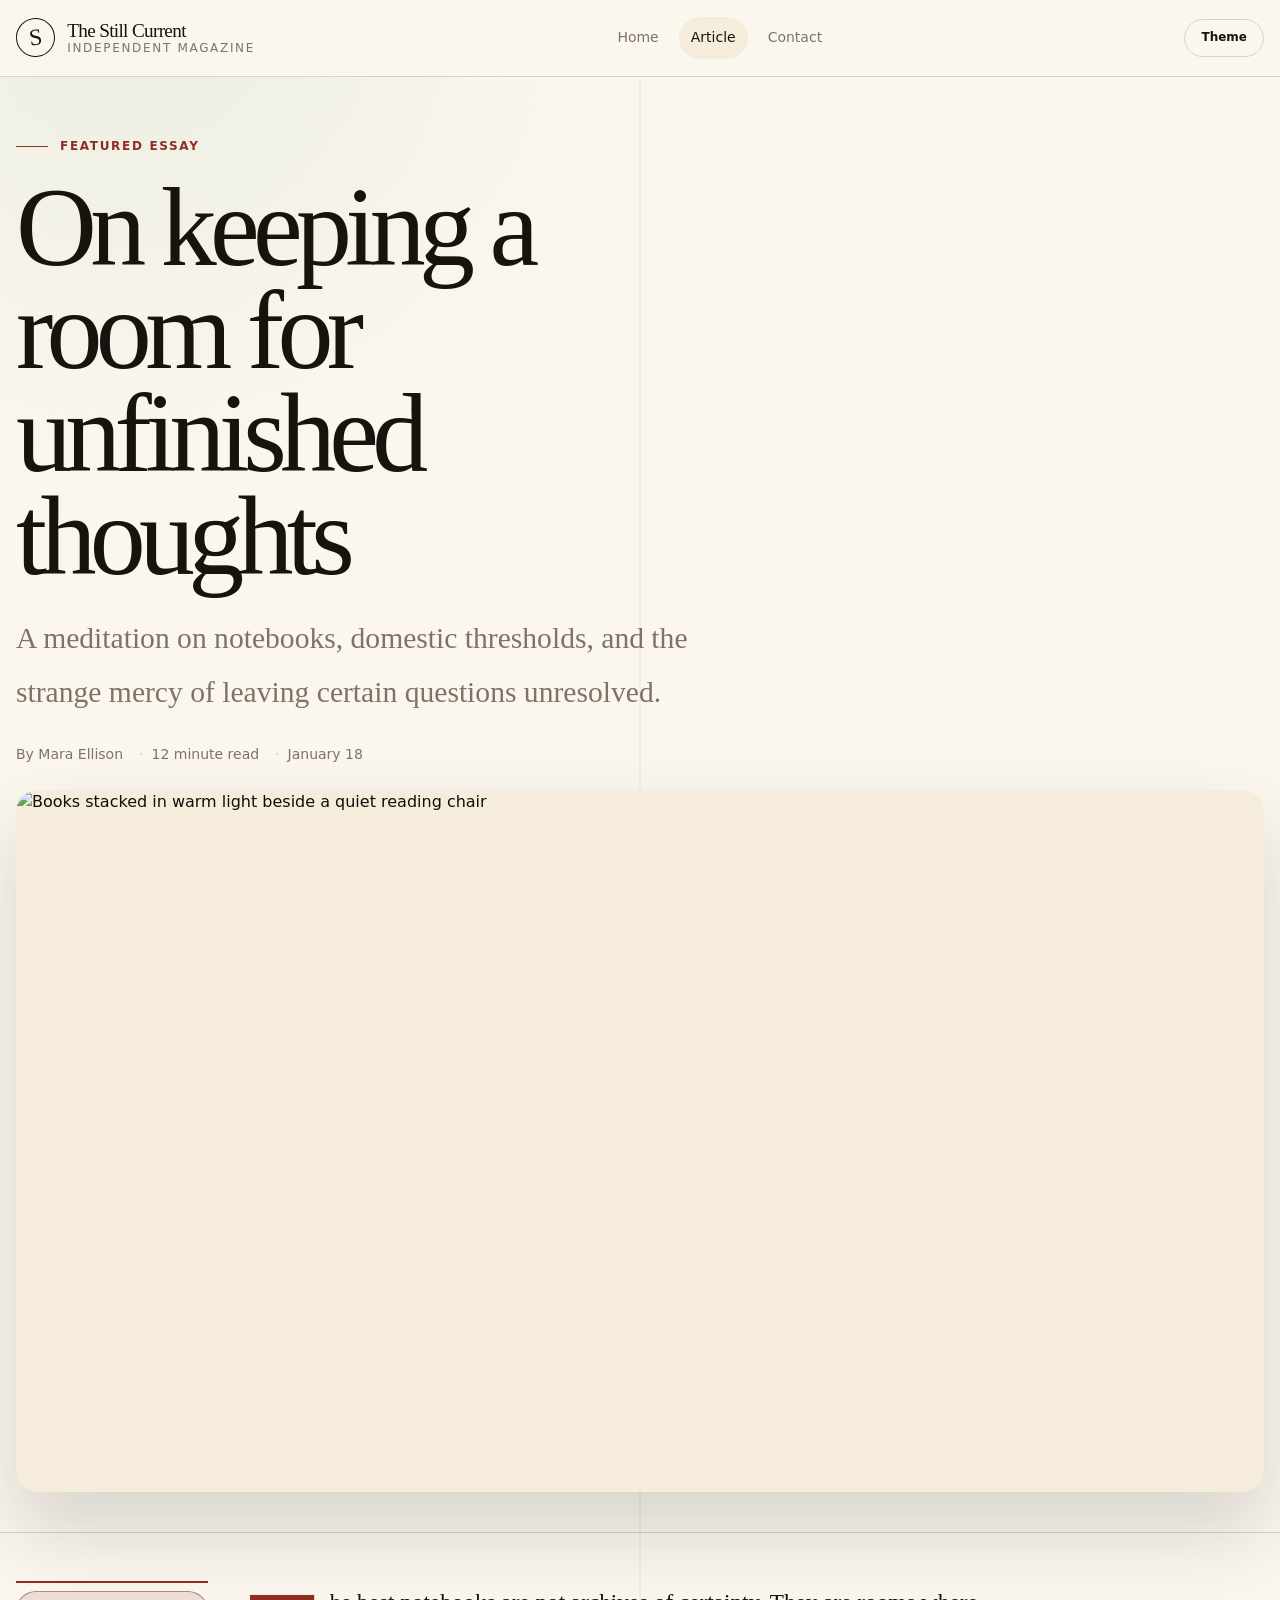
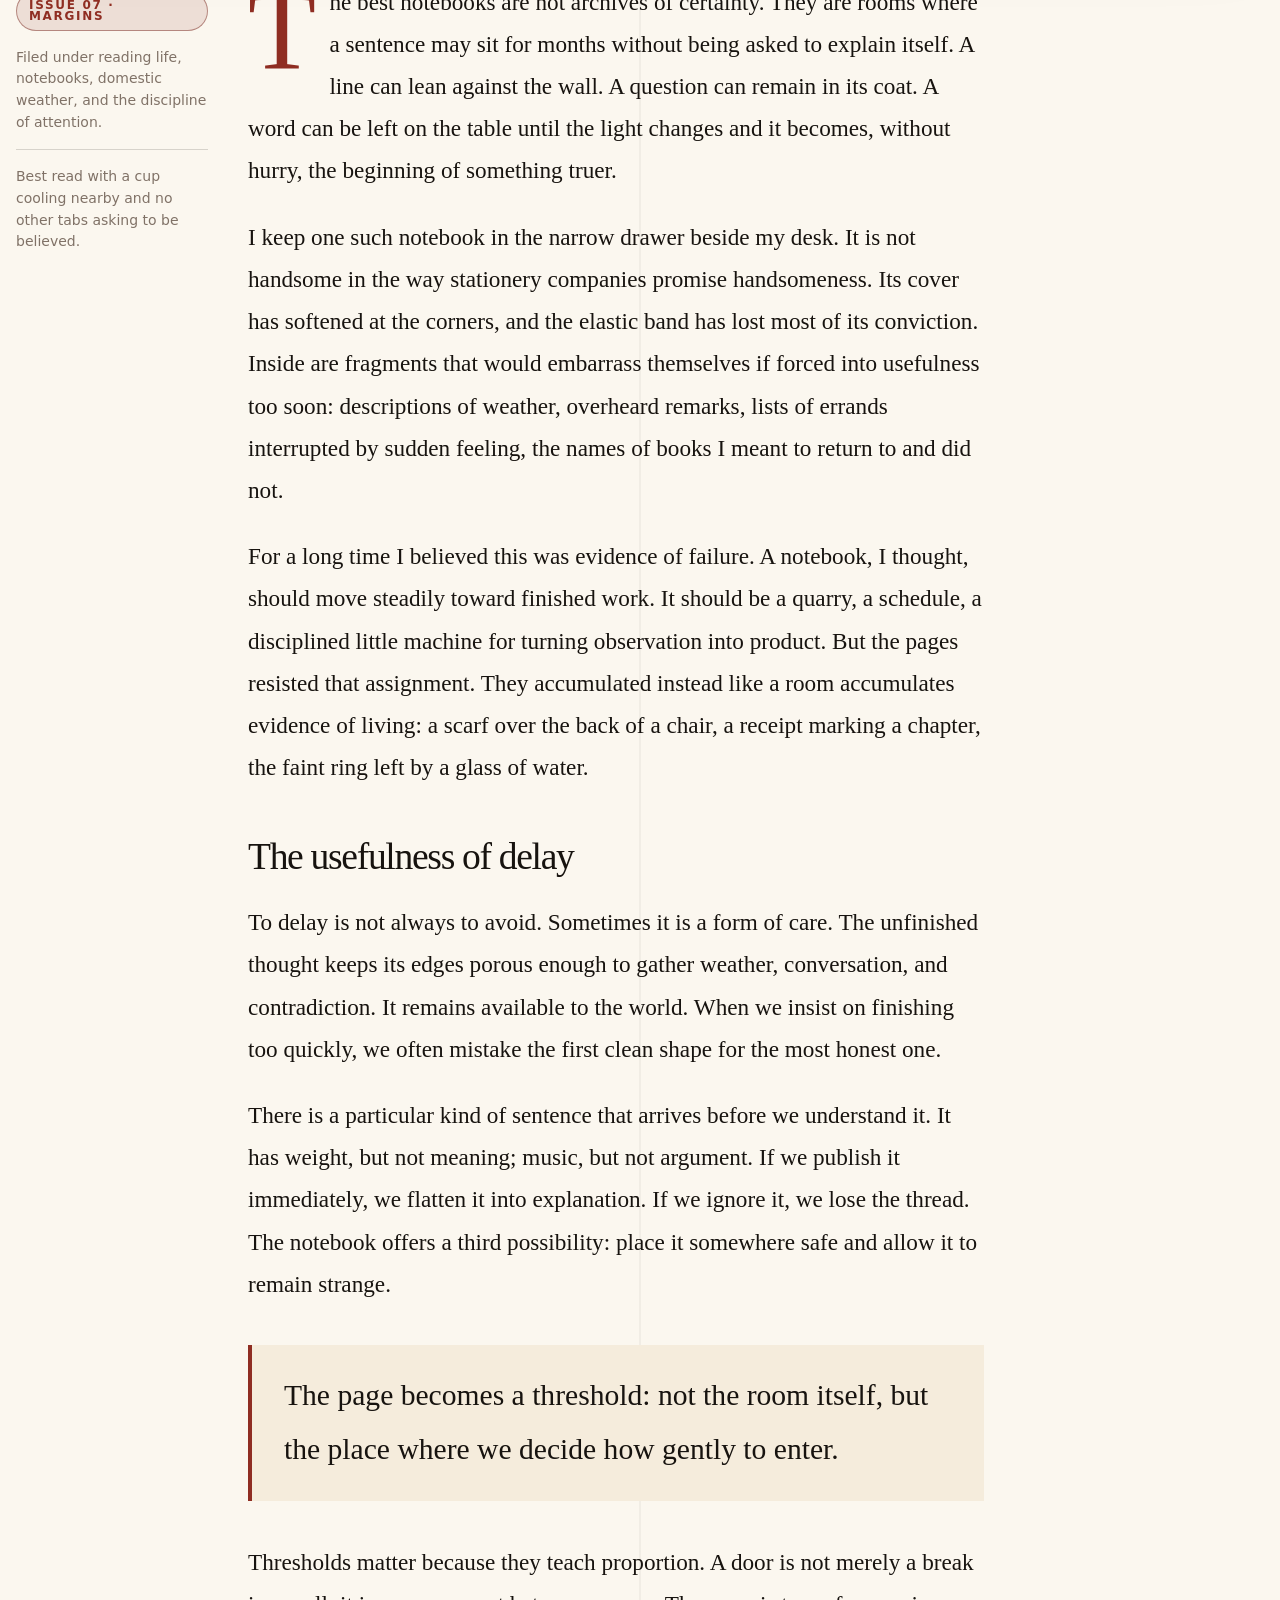
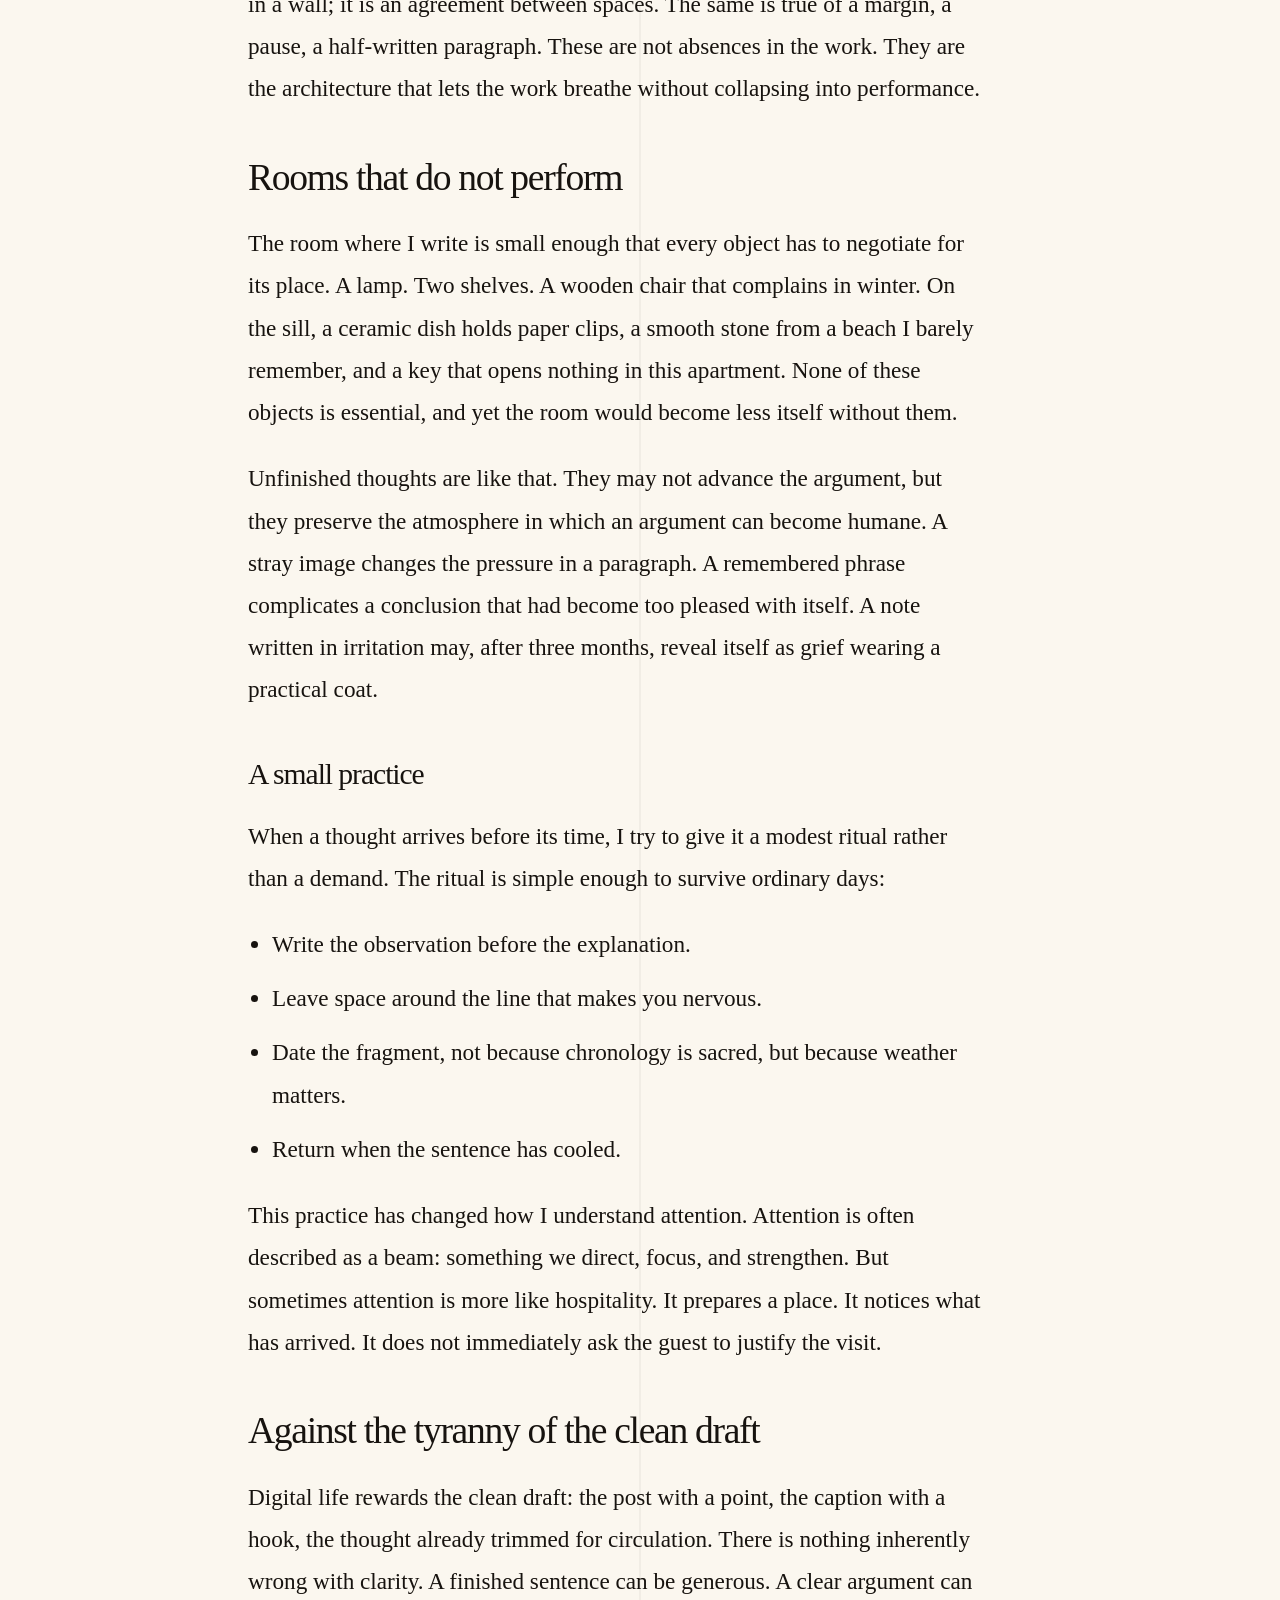
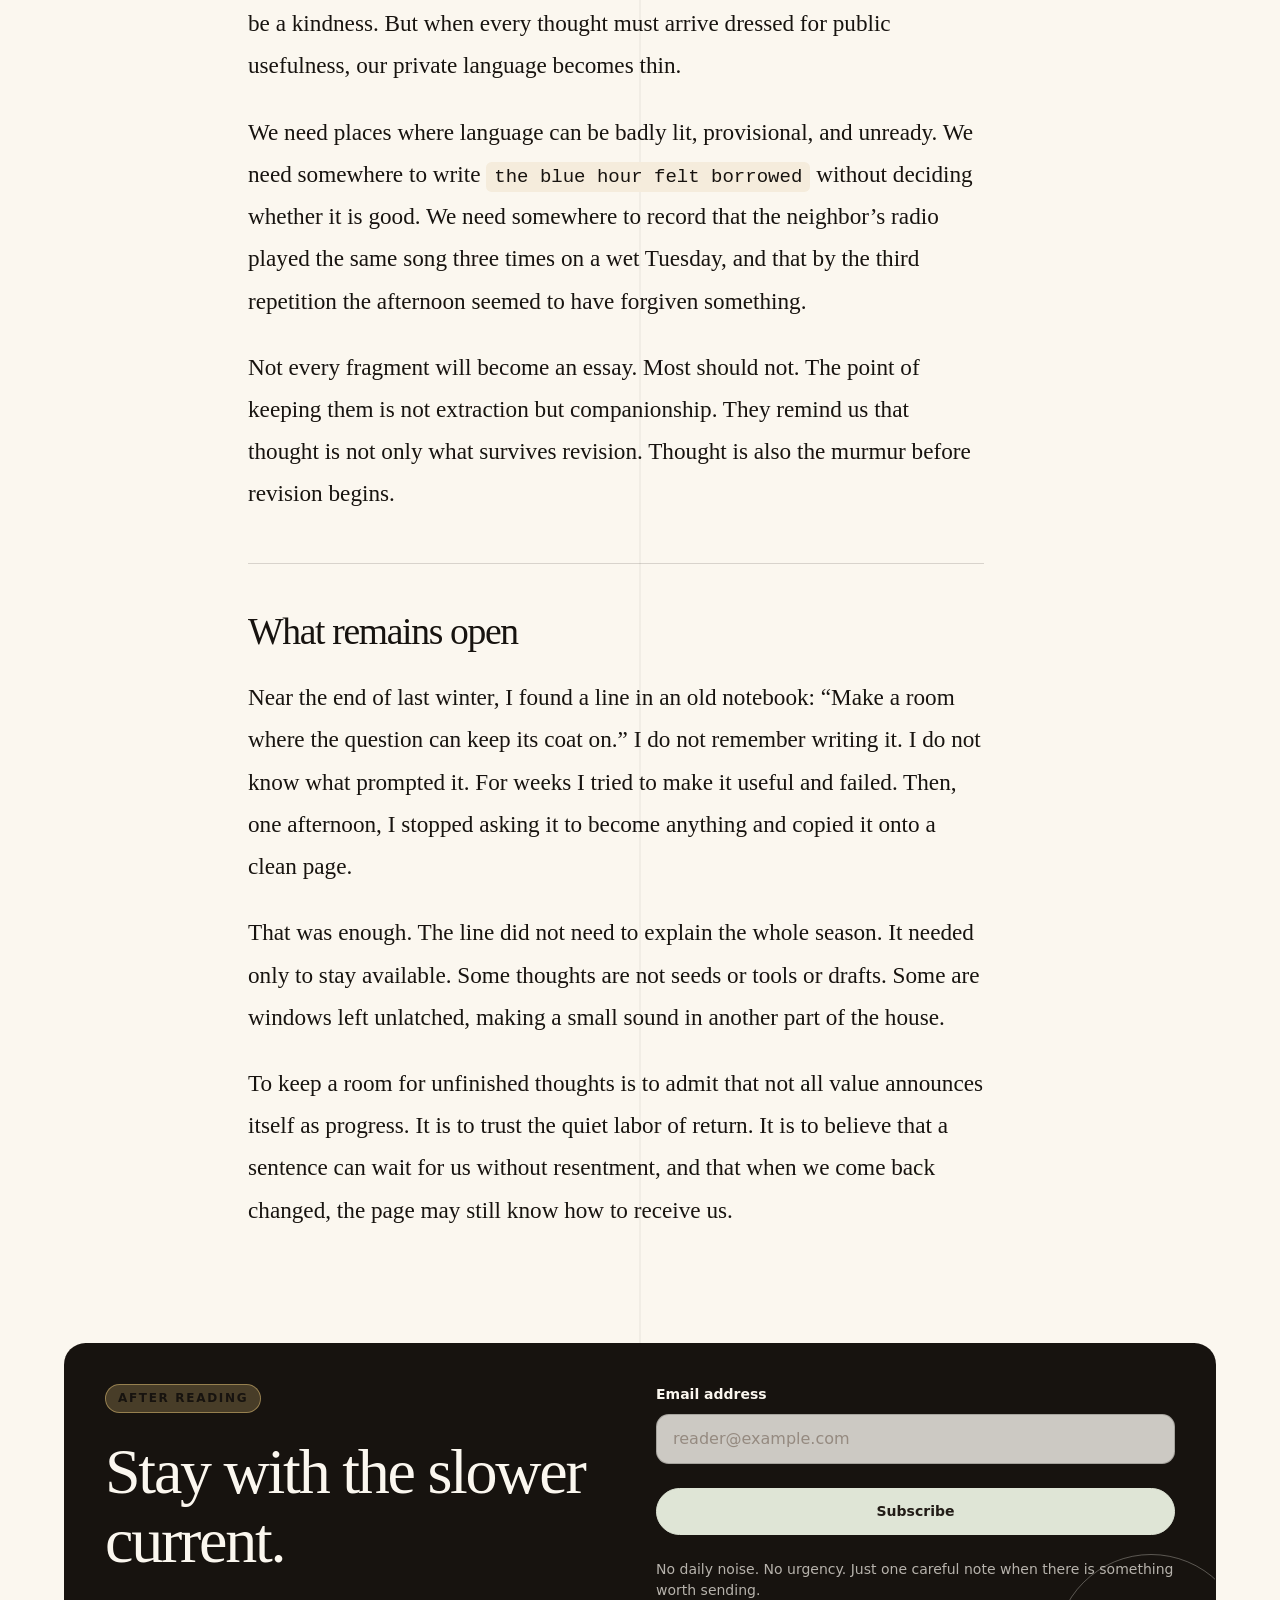
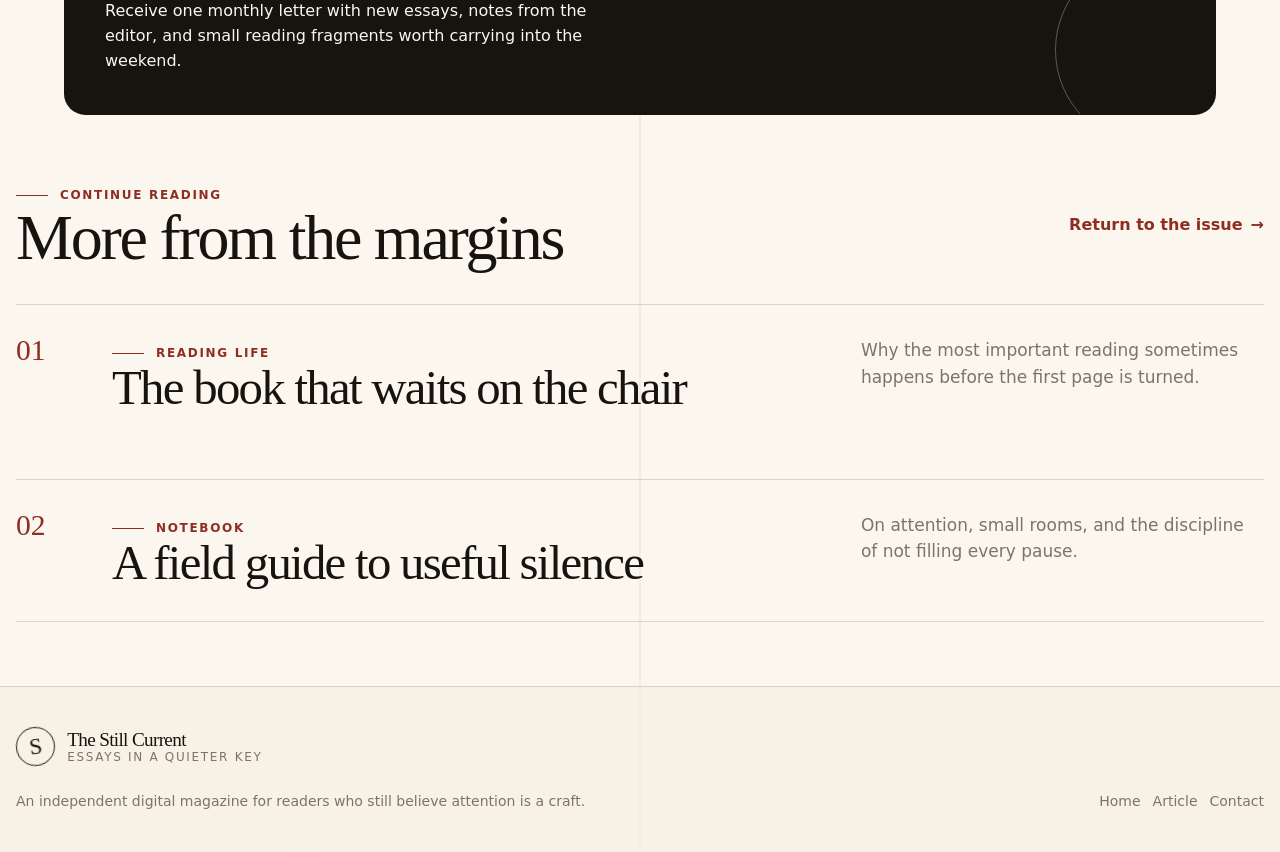
==== article.html @ 64ffe6ae "Generate site via Klar (5 files)" ====
<!DOCTYPE html>
<html lang="en">
<head>
  <meta charset="utf-8" />
  <meta name="viewport" content="width=device-width, initial-scale=1" />
  <title>On keeping a room for unfinished thoughts · The Still Current</title>
  <meta name="description" content="A long-form essay from The Still Current about notebooks, domestic thresholds, and the value of leaving some thoughts unresolved." />
  <link rel="stylesheet" href="/style.css" />
</head>
<body>
  <header class="site-header">
    <div class="container-wide site-header__inner">
      <a class="brand" href="index.html" aria-label="The Still Current home">
        <span class="brand__mark">S</span>
        <span class="brand__text">
          <span class="brand__name">The Still Current</span>
          <span class="brand__tagline">Independent magazine</span>
        </span>
      </a>
      <nav class="site-nav" aria-label="Primary navigation">
        <a class="nav-link" href="index.html">Home</a>
        <a class="nav-link" href="article.html" aria-current="page">Article</a>
        <a class="nav-link" href="contact.html">Contact</a>
      </nav>
      <div class="cluster">
        <button class="btn btn-outline btn-sm" type="button" aria-label="Toggle theme">Theme</button>
        <button class="menu-toggle" type="button" aria-label="Toggle menu" aria-expanded="false">☰</button>
      </div>
    </div>
    <div class="mobile-nav">
      <nav class="container-wide mobile-nav__inner" aria-label="Mobile navigation">
        <a class="nav-link" href="index.html">Home</a>
        <a class="nav-link" href="article.html" aria-current="page">Article</a>
        <a class="nav-link" href="contact.html">Contact</a>
      </nav>
    </div>
  </header>

  <main>
    <header class="article-header">
      <div class="container-wide article-header__inner">
        <div class="stack">
          <span class="kicker">Featured essay</span>
          <h1 class="article-title">On keeping a room for unfinished thoughts</h1>
          <p class="dek">A meditation on notebooks, domestic thresholds, and the strange mercy of leaving certain questions unresolved.</p>
          <div class="meta">
            <span class="meta__item">By Mara Ellison</span>
            <span class="meta__item">12 minute read</span>
            <span class="meta__item">January 18</span>
          </div>
        </div>
        <figure class="article-hero-image">
          <img src="https://images.unsplash.com/photo-1519682337058-a94d519337bc?auto=format&fit=crop&w=1600&q=80" alt="Books stacked in warm light beside a quiet reading chair" />
        </figure>
      </div>
    </header>

    <div class="container-wide article-shell">
      <aside class="article-aside" aria-label="Article details">
        <div class="article-aside__box">
          <span class="badge badge-primary">Issue 07 · Margins</span>
          <p>Filed under reading life, notebooks, domestic weather, and the discipline of attention.</p>
          <div class="divider"></div>
          <p class="caption">Best read with a cup cooling nearby and no other tabs asking to be believed.</p>
        </div>
      </aside>

      <article class="prose">
        <p>The best notebooks are not archives of certainty. They are rooms where a sentence may sit for months without being asked to explain itself. A line can lean against the wall. A question can remain in its coat. A word can be left on the table until the light changes and it becomes, without hurry, the beginning of something truer.</p>

        <p>I keep one such notebook in the narrow drawer beside my desk. It is not handsome in the way stationery companies promise handsomeness. Its cover has softened at the corners, and the elastic band has lost most of its conviction. Inside are fragments that would embarrass themselves if forced into usefulness too soon: descriptions of weather, overheard remarks, lists of errands interrupted by sudden feeling, the names of books I meant to return to and did not.</p>

        <p>For a long time I believed this was evidence of failure. A notebook, I thought, should move steadily toward finished work. It should be a quarry, a schedule, a disciplined little machine for turning observation into product. But the pages resisted that assignment. They accumulated instead like a room accumulates evidence of living: a scarf over the back of a chair, a receipt marking a chapter, the faint ring left by a glass of water.</p>

        <h2>The usefulness of delay</h2>

        <p>To delay is not always to avoid. Sometimes it is a form of care. The unfinished thought keeps its edges porous enough to gather weather, conversation, and contradiction. It remains available to the world. When we insist on finishing too quickly, we often mistake the first clean shape for the most honest one.</p>

        <p>There is a particular kind of sentence that arrives before we understand it. It has weight, but not meaning; music, but not argument. If we publish it immediately, we flatten it into explanation. If we ignore it, we lose the thread. The notebook offers a third possibility: place it somewhere safe and allow it to remain strange.</p>

        <blockquote>The page becomes a threshold: not the room itself, but the place where we decide how gently to enter.</blockquote>

        <p>Thresholds matter because they teach proportion. A door is not merely a break in a wall; it is an agreement between spaces. The same is true of a margin, a pause, a half-written paragraph. These are not absences in the work. They are the architecture that lets the work breathe without collapsing into performance.</p>

        <h2>Rooms that do not perform</h2>

        <p>The room where I write is small enough that every object has to negotiate for its place. A lamp. Two shelves. A wooden chair that complains in winter. On the sill, a ceramic dish holds paper clips, a smooth stone from a beach I barely remember, and a key that opens nothing in this apartment. None of these objects is essential, and yet the room would become less itself without them.</p>

        <p>Unfinished thoughts are like that. They may not advance the argument, but they preserve the atmosphere in which an argument can become humane. A stray image changes the pressure in a paragraph. A remembered phrase complicates a conclusion that had become too pleased with itself. A note written in irritation may, after three months, reveal itself as grief wearing a practical coat.</p>

        <h3>A small practice</h3>

        <p>When a thought arrives before its time, I try to give it a modest ritual rather than a demand. The ritual is simple enough to survive ordinary days:</p>

        <ul>
          <li>Write the observation before the explanation.</li>
          <li>Leave space around the line that makes you nervous.</li>
          <li>Date the fragment, not because chronology is sacred, but because weather matters.</li>
          <li>Return when the sentence has cooled.</li>
        </ul>

        <p>This practice has changed how I understand attention. Attention is often described as a beam: something we direct, focus, and strengthen. But sometimes attention is more like hospitality. It prepares a place. It notices what has arrived. It does not immediately ask the guest to justify the visit.</p>

        <h2>Against the tyranny of the clean draft</h2>

        <p>Digital life rewards the clean draft: the post with a point, the caption with a hook, the thought already trimmed for circulation. There is nothing inherently wrong with clarity. A finished sentence can be generous. A clear argument can be a kindness. But when every thought must arrive dressed for public usefulness, our private language becomes thin.</p>

        <p>We need places where language can be badly lit, provisional, and unready. We need somewhere to write <code>the blue hour felt borrowed</code> without deciding whether it is good. We need somewhere to record that the neighbor’s radio played the same song three times on a wet Tuesday, and that by the third repetition the afternoon seemed to have forgiven something.</p>

        <p>Not every fragment will become an essay. Most should not. The point of keeping them is not extraction but companionship. They remind us that thought is not only what survives revision. Thought is also the murmur before revision begins.</p>

        <hr />

        <h2>What remains open</h2>

        <p>Near the end of last winter, I found a line in an old notebook: “Make a room where the question can keep its coat on.” I do not remember writing it. I do not know what prompted it. For weeks I tried to make it useful and failed. Then, one afternoon, I stopped asking it to become anything and copied it onto a clean page.</p>

        <p>That was enough. The line did not need to explain the whole season. It needed only to stay available. Some thoughts are not seeds or tools or drafts. Some are windows left unlatched, making a small sound in another part of the house.</p>

        <p>To keep a room for unfinished thoughts is to admit that not all value announces itself as progress. It is to trust the quiet labor of return. It is to believe that a sentence can wait for us without resentment, and that when we come back changed, the page may still know how to receive us.</p>
      </article>
    </div>

    <section class="section">
      <div class="container">
        <div class="newsletter">
          <div class="grid md:grid-cols-2 gap-8">
            <div class="stack">
              <span class="badge badge-accent">After reading</span>
              <h2>Stay with the slower current.</h2>
              <p>Receive one monthly letter with new essays, notes from the editor, and small reading fragments worth carrying into the weekend.</p>
            </div>
            <form class="stack" action="#" method="post">
              <label class="field">
                <span class="label text-background">Email address</span>
                <input class="input" type="email" name="email" placeholder="reader@example.com" required />
              </label>
              <button class="btn btn-secondary" type="submit">Subscribe</button>
              <p class="caption text-background opacity-70">No daily noise. No urgency. Just one careful note when there is something worth sending.</p>
            </form>
          </div>
        </div>
      </div>
    </section>

    <section class="section pt-0">
      <div class="container-wide">
        <div class="cluster justify-between mb-8">
          <div>
            <span class="kicker">Continue reading</span>
            <h2>More from the margins</h2>
          </div>
          <a class="cta-link" href="index.html#feed">Return to the issue</a>
        </div>

        <div class="post-feed">
          <article class="post-row">
            <div class="post-row__number">01</div>
            <div>
              <span class="kicker">Reading life</span>
              <h2 class="post-row__title"><a href="article.html">The book that waits on the chair</a></h2>
            </div>
            <p class="post-row__excerpt">Why the most important reading sometimes happens before the first page is turned.</p>
          </article>

          <article class="post-row">
            <div class="post-row__number">02</div>
            <div>
              <span class="kicker">Notebook</span>
              <h2 class="post-row__title"><a href="article.html">A field guide to useful silence</a></h2>
            </div>
            <p class="post-row__excerpt">On attention, small rooms, and the discipline of not filling every pause.</p>
          </article>
        </div>
      </div>
    </section>
  </main>

  <footer class="site-footer">
    <div class="container-wide site-footer__inner">
      <div class="stack">
        <a class="brand" href="index.html">
          <span class="brand__mark">S</span>
          <span class="brand__text">
            <span class="brand__name">The Still Current</span>
            <span class="brand__tagline">Essays in a quieter key</span>
          </span>
        </a>
        <p class="caption">An independent digital magazine for readers who still believe attention is a craft.</p>
      </div>
      <nav class="cluster" aria-label="Footer navigation">
        <a class="footer-link" href="index.html">Home</a>
        <a class="footer-link" href="article.html">Article</a>
        <a class="footer-link" href="contact.html">Contact</a>
      </nav>
    </div>
  </footer>

  <script>
    (function () {
      var themeButtons = document.querySelectorAll('[aria-label="Toggle theme"]');
      themeButtons.forEach(function (button) {
        button.addEventListener('click', function () {
          document.documentElement.classList.toggle('dark');
        });
      });

      var menuButtons = document.querySelectorAll('[aria-label="Toggle menu"]');
      menuButtons.forEach(function (button) {
        button.addEventListener('click', function () {
          var isOpen = document.body.classList.toggle('nav-open');
          button.setAttribute('aria-expanded', String(isOpen));
        });
      });
    })();
  </script>
</body>
</html>
---- style.css ----
/* Assumptions: three-page independent digital magazine blog (Home, Article, Contact). Brand direction interpreted as calm editorial: warm paper, ink black, oxblood accent, sage secondary, serif-led typography, generous whitespace, long-form reading focus. */

/* ==========================================================================
   Design tokens
   ========================================================================== */

:root {
  --color-ink-950: #17130f;
  --color-ink-900: #221c17;
  --color-ink-700: #51463d;
  --color-ink-500: #807267;
  --color-ink-300: #b9afa5;
  --color-paper-50: #fbf7ef;
  --color-paper-100: #f5ecdc;
  --color-paper-200: #eadcc7;
  --color-paper-300: #d9c6aa;
  --color-oxblood-600: #8f2d22;
  --color-oxblood-700: #6f211a;
  --color-sage-200: #dfe5d6;
  --color-sage-500: #79866c;
  --color-sage-700: #505b46;
  --color-gold-300: #d5b56f;
  --color-red-600: #b42318;
  --color-white: #ffffff;
  --color-black: #000000;

  --background: var(--color-paper-50);
  --foreground: var(--color-ink-950);
  --primary: var(--color-oxblood-600);
  --primary-foreground: var(--color-paper-50);
  --secondary: var(--color-sage-200);
  --secondary-foreground: var(--color-ink-900);
  --muted: var(--color-paper-100);
  --muted-foreground: var(--color-ink-500);
  --accent: var(--color-gold-300);
  --accent-foreground: var(--color-ink-950);
  --destructive: var(--color-red-600);
  --destructive-foreground: var(--color-white);
  --border: rgba(34, 28, 23, 0.16);
  --input: rgba(34, 28, 23, 0.22);
  --ring: rgba(143, 45, 34, 0.34);
  --card: rgba(255, 252, 246, 0.74);
  --card-foreground: var(--color-ink-950);
  --surface: var(--color-paper-100);
  --surface-foreground: var(--color-ink-950);

  --font-serif: Georgia, "Times New Roman", Times, serif;
  --font-sans: ui-sans-serif, system-ui, -apple-system, BlinkMacSystemFont, "Segoe UI", sans-serif;
  --font-mono: "SFMono-Regular", Consolas, "Liberation Mono", monospace;

  --text-xs: 0.75rem;
  --text-sm: 0.875rem;
  --text-base: 1rem;
  --text-md: 1.0625rem;
  --text-lg: 1.2rem;
  --text-xl: 1.45rem;
  --text-2xl: 1.85rem;
  --text-3xl: 2.35rem;
  --text-4xl: 3.05rem;
  --text-5xl: 4rem;
  --text-6xl: 5.4rem;
  --text-7xl: 7rem;

  --font-normal: 400;
  --font-medium: 500;
  --font-semibold: 650;
  --font-bold: 760;

  --leading-tight: 0.92;
  --leading-snug: 1.08;
  --leading-normal: 1.55;
  --leading-relaxed: 1.82;

  --tracking-tighter: -0.06em;
  --tracking-tight: -0.035em;
  --tracking-normal: 0;
  --tracking-wide: 0.08em;
  --tracking-wider: 0.14em;

  --space-0: 0;
  --space-1: 0.25rem;
  --space-2: 0.5rem;
  --space-3: 0.75rem;
  --space-4: 1rem;
  --space-5: 1.25rem;
  --space-6: 1.5rem;
  --space-8: 2rem;
  --space-10: 2.5rem;
  --space-12: 3rem;
  --space-16: 4rem;
  --space-20: 5rem;
  --space-24: 6rem;

  --content-width: 72rem;
  --content-narrow: 46rem;
  --content-wide: 88rem;
  --header-height: 4.75rem;

  --border-0: 0;
  --border-1: 1px;
  --border-2: 2px;
  --border-4: 4px;

  --radius-none: 0;
  --radius-sm: 0.35rem;
  --radius-md: 0.8rem;
  --radius-lg: 1.35rem;
  --radius-full: 999px;

  --shadow-none: none;
  --shadow-sm: 0 0.5rem 1.5rem rgba(34, 28, 23, 0.07);
  --shadow-md: 0 1.25rem 3rem rgba(34, 28, 23, 0.11);
  --shadow-lg: 0 2.5rem 5rem rgba(34, 28, 23, 0.16);

  --transition-fast: 160ms ease;
  --transition: 260ms cubic-bezier(0.2, 0.7, 0.2, 1);
  --transition-slow: 520ms cubic-bezier(0.2, 0.7, 0.2, 1);
}

/* ==========================================================================
   Reset & base
   ========================================================================== */

*,
*::before,
*::after {
  box-sizing: border-box;
}

html {
  min-height: 100%;
  scroll-behavior: smooth;
  background: var(--background);
  color: var(--foreground);
}

body {
  min-height: 100%;
  margin: var(--space-0);
  font-family: var(--font-sans);
  font-size: var(--text-base);
  font-weight: var(--font-normal);
  line-height: var(--leading-normal);
  letter-spacing: var(--tracking-normal);
  background:
    radial-gradient(circle at 10% 0%, color-mix(in srgb, var(--secondary) 54%, transparent) 0, transparent 30rem),
    linear-gradient(90deg, transparent 0, transparent calc(50% - 0.5px), color-mix(in srgb, var(--border) 45%, transparent) calc(50% - 0.5px), color-mix(in srgb, var(--border) 45%, transparent) calc(50% + 0.5px), transparent calc(50% + 0.5px)),
    var(--background);
  color: var(--foreground);
  text-rendering: optimizeLegibility;
  -webkit-font-smoothing: antialiased;
}

body.nav-open {
  overflow: hidden;
}

h1,
h2,
h3,
h4,
h5,
h6,
p,
figure,
blockquote,
dl,
dd {
  margin: var(--space-0);
}

h1,
h2,
h3,
h4,
h5,
h6 {
  font-family: var(--font-serif);
  font-weight: var(--font-normal);
  line-height: var(--leading-snug);
  letter-spacing: var(--tracking-tight);
  color: var(--foreground);
}

h1 {
  font-size: clamp(var(--text-4xl), 10vw, var(--text-7xl));
  line-height: var(--leading-tight);
  letter-spacing: var(--tracking-tighter);
}

h2 {
  font-size: clamp(var(--text-3xl), 5vw, var(--text-5xl));
}

h3 {
  font-size: clamp(var(--text-2xl), 3vw, var(--text-3xl));
}

h4 {
  font-size: var(--text-xl);
}

a {
  color: inherit;
  text-decoration-thickness: var(--border-1);
  text-underline-offset: 0.18em;
  transition: color var(--transition-fast), border-color var(--transition-fast), background-color var(--transition-fast), opacity var(--transition-fast), transform var(--transition-fast);
}

a:hover {
  color: var(--primary);
}

button,
input,
textarea,
select {
  font: inherit;
}

button {
  cursor: pointer;
}

img,
svg,
video {
  display: block;
  max-width: 100%;
}

img {
  height: auto;
}

::selection {
  background: color-mix(in srgb, var(--accent) 58%, transparent);
  color: var(--foreground);
}

:focus-visible {
  outline: var(--border-2) solid var(--ring);
  outline-offset: var(--space-1);
}

/* ==========================================================================
   Layout primitives
   ========================================================================== */

.container,
.container-narrow,
.container-wide {
  width: min(100% - var(--space-8), var(--content-width));
  margin-inline: auto;
}

.container-narrow {
  width: min(100% - var(--space-8), var(--content-narrow));
}

.container-wide {
  width: min(100% - var(--space-8), var(--content-wide));
}

.section {
  padding-block: var(--space-16);
}

.section-compact {
  padding-block: var(--space-10);
}

.grid {
  display: grid;
  gap: var(--space-6);
}

.stack {
  display: flex;
  flex-direction: column;
  gap: var(--space-6);
}

.cluster {
  display: flex;
  flex-wrap: wrap;
  align-items: center;
  gap: var(--space-3);
}

.flow > * + * {
  margin-top: var(--space-6);
}

/* ==========================================================================
   Semantic components
   ========================================================================== */

.site-header {
  position: sticky;
  top: var(--space-0);
  z-index: 40;
  min-height: var(--header-height);
  border-bottom: var(--border-1) solid var(--border);
  background: color-mix(in srgb, var(--background) 88%, transparent);
  backdrop-filter: blur(18px);
}

.site-header__inner {
  min-height: var(--header-height);
  display: flex;
  align-items: center;
  justify-content: space-between;
  gap: var(--space-6);
}

.brand {
  display: inline-flex;
  align-items: center;
  gap: var(--space-3);
  color: var(--foreground);
  text-decoration: none;
}

.brand__mark {
  width: 2.45rem;
  height: 2.45rem;
  display: inline-grid;
  place-items: center;
  border: var(--border-1) solid var(--foreground);
  border-radius: var(--radius-full);
  font-family: var(--font-serif);
  font-size: var(--text-xl);
  line-height: var(--leading-tight);
  transform: rotate(-8deg);
}

.brand__text {
  display: flex;
  flex-direction: column;
  gap: var(--space-1);
}

.brand__name {
  font-family: var(--font-serif);
  font-size: var(--text-lg);
  line-height: var(--leading-tight);
  letter-spacing: var(--tracking-tight);
}

.brand__tagline {
  font-size: var(--text-xs);
  line-height: var(--leading-tight);
  letter-spacing: var(--tracking-wider);
  text-transform: uppercase;
  color: var(--muted-foreground);
}

.site-nav {
  display: none;
  align-items: center;
  gap: var(--space-2);
}

.nav-link {
  display: inline-flex;
  align-items: center;
  justify-content: center;
  min-height: 2.65rem;
  padding: var(--space-2) var(--space-3);
  border-radius: var(--radius-full);
  color: var(--muted-foreground);
  font-size: var(--text-sm);
  font-weight: var(--font-medium);
  text-decoration: none;
}

.nav-link:hover,
.nav-link[aria-current="page"] {
  color: var(--foreground);
  background: var(--muted);
}

.menu-toggle {
  display: inline-flex;
  align-items: center;
  justify-content: center;
  width: 2.65rem;
  height: 2.65rem;
  border: var(--border-1) solid var(--border);
  border-radius: var(--radius-full);
  background: var(--card);
  color: var(--foreground);
}

.mobile-nav {
  display: none;
  border-top: var(--border-1) solid var(--border);
  padding-block: var(--space-4);
}

.nav-open .mobile-nav {
  display: block;
}

.mobile-nav__inner {
  display: flex;
  flex-direction: column;
  gap: var(--space-2);
}

.btn {
  display: inline-flex;
  align-items: center;
  justify-content: center;
  gap: var(--space-2);
  min-height: 2.9rem;
  padding: var(--space-3) var(--space-5);
  border: var(--border-1) solid transparent;
  border-radius: var(--radius-full);
  font-family: var(--font-sans);
  font-size: var(--text-sm);
  font-weight: var(--font-semibold);
  line-height: var(--leading-tight);
  text-decoration: none;
  transition: transform var(--transition), background-color var(--transition), border-color var(--transition), color var(--transition), box-shadow var(--transition);
}

.btn:hover {
  transform: translateY(-0.08rem);
}

.btn-primary {
  background: var(--primary);
  border-color: var(--primary);
  color: var(--primary-foreground);
  box-shadow: var(--shadow-sm);
}

.btn-primary:hover {
  color: var(--primary-foreground);
  background: color-mix(in srgb, var(--primary) 88%, var(--foreground));
}

.btn-secondary {
  background: var(--secondary);
  border-color: var(--secondary);
  color: var(--secondary-foreground);
}

.btn-outline {
  background: transparent;
  border-color: var(--border);
  color: var(--foreground);
}

.btn-outline:hover {
  background: var(--muted);
  color: var(--foreground);
}

.btn-ghost {
  background: transparent;
  border-color: transparent;
  color: var(--muted-foreground);
}

.btn-ghost:hover {
  background: var(--muted);
  color: var(--foreground);
}

.btn-sm {
  min-height: 2.35rem;
  padding: var(--space-2) var(--space-4);
  font-size: var(--text-xs);
}

.btn-lg {
  min-height: 3.35rem;
  padding: var(--space-4) var(--space-6);
  font-size: var(--text-base);
}

.badge,
.tag {
  display: inline-flex;
  align-items: center;
  gap: var(--space-2);
  width: fit-content;
  border-radius: var(--radius-full);
  font-size: var(--text-xs);
  font-weight: var(--font-semibold);
  line-height: var(--leading-tight);
  letter-spacing: var(--tracking-wider);
  text-transform: uppercase;
}

.badge {
  padding: var(--space-2) var(--space-3);
  border: var(--border-1) solid var(--border);
  background: var(--card);
  color: var(--muted-foreground);
}

.badge-primary {
  border-color: color-mix(in srgb, var(--primary) 38%, var(--border));
  background: color-mix(in srgb, var(--primary) 12%, transparent);
  color: var(--primary);
}

.badge-accent {
  border-color: color-mix(in srgb, var(--accent) 58%, var(--border));
  background: color-mix(in srgb, var(--accent) 26%, transparent);
  color: var(--accent-foreground);
}

.tag {
  padding: var(--space-1) var(--space-3);
  background: transparent;
  border: var(--border-1) solid var(--border);
  color: var(--muted-foreground);
  text-decoration: none;
}

.tag:hover {
  border-color: var(--primary);
  color: var(--primary);
}

.kicker {
  display: inline-flex;
  align-items: center;
  gap: var(--space-3);
  color: var(--primary);
  font-size: var(--text-xs);
  font-weight: var(--font-bold);
  letter-spacing: var(--tracking-wider);
  line-height: var(--leading-tight);
  text-transform: uppercase;
}

.kicker::before {
  content: "";
  width: 2rem;
  height: var(--border-1);
  background: currentColor;
}

.dek {
  max-width: var(--content-narrow);
  color: var(--muted-foreground);
  font-family: var(--font-serif);
  font-size: clamp(var(--text-lg), 2.5vw, var(--text-2xl));
  line-height: var(--leading-relaxed);
}

.hero {
  position: relative;
  overflow: hidden;
  padding-block: var(--space-20);
  border-bottom: var(--border-1) solid var(--border);
}

.hero::after {
  content: "";
  position: absolute;
  inset: auto 0 0 auto;
  width: min(42vw, 30rem);
  height: min(42vw, 30rem);
  border: var(--border-1) solid var(--border);
  border-radius: var(--radius-full);
  transform: translate(28%, 42%);
  opacity: 0.7;
  pointer-events: none;
}

.hero__inner {
  position: relative;
  z-index: 1;
  display: grid;
  gap: var(--space-12);
  align-items: end;
}

.hero__content {
  display: flex;
  flex-direction: column;
  gap: var(--space-6);
}

.hero__title {
  max-width: 11ch;
}

.hero__aside {
  display: flex;
  flex-direction: column;
  gap: var(--space-6);
}

.issue-note {
  padding: var(--space-6);
  border: var(--border-1) solid var(--border);
  border-radius: var(--radius-lg);
  background: var(--card);
  box-shadow: var(--shadow-sm);
}

.issue-note__title {
  font-family: var(--font-serif);
  font-size: var(--text-xl);
  line-height: var(--leading-snug);
}

.issue-note__text {
  margin-top: var(--space-3);
  color: var(--muted-foreground);
}

.feature-story {
  display: grid;
  gap: var(--space-8);
  align-items: stretch;
  border-top: var(--border-2) solid var(--foreground);
  border-bottom: var(--border-1) solid var(--border);
  padding-block: var(--space-8);
}

.feature-story__media {
  position: relative;
  overflow: hidden;
  min-height: 24rem;
  border-radius: var(--radius-lg);
  background: var(--muted);
  box-shadow: var(--shadow-md);
}

.feature-story__media img {
  width: 100%;
  height: 100%;
  object-fit: cover;
  filter: saturate(0.8) contrast(1.04);
  transition: transform var(--transition-slow), filter var(--transition-slow);
}

.feature-story:hover .feature-story__media img {
  transform: scale(1.035);
  filter: saturate(0.95) contrast(1.04);
}

.feature-story__body {
  display: flex;
  flex-direction: column;
  justify-content: space-between;
  gap: var(--space-8);
}

.feature-story__title {
  font-size: clamp(var(--text-3xl), 6vw, var(--text-6xl));
  line-height: var(--leading-tight);
  letter-spacing: var(--tracking-tighter);
}

.feature-story__title a {
  text-decoration: none;
}

.meta {
  display: flex;
  flex-wrap: wrap;
  gap: var(--space-2) var(--space-4);
  color: var(--muted-foreground);
  font-size: var(--text-sm);
}

.meta__item {
  display: inline-flex;
  align-items: center;
  gap: var(--space-2);
}

.meta__item + .meta__item::before {
  content: "·";
  color: var(--border);
}

.post-feed {
  display: grid;
  gap: var(--space-8);
}

.post-row {
  display: grid;
  gap: var(--space-4);
  padding-block: var(--space-8);
  border-top: var(--border-1) solid var(--border);
}

.post-row:last-child {
  border-bottom: var(--border-1) solid var(--border);
}

.post-row__number {
  color: var(--primary);
  font-family: var(--font-serif);
  font-size: var(--text-2xl);
  line-height: var(--leading-tight);
}

.post-row__title {
  font-size: clamp(var(--text-2xl), 4vw, var(--text-4xl));
  line-height: var(--leading-snug);
}

.post-row__title a {
  text-decoration: none;
}

.post-row__excerpt {
  color: var(--muted-foreground);
  font-size: var(--text-md);
}

.cta-link {
  display: inline-flex;
  align-items: center;
  gap: var(--space-2);
  width: fit-content;
  color: var(--primary);
  font-weight: var(--font-semibold);
  text-decoration: none;
}

.cta-link::after {
  content: "→";
  transition: transform var(--transition-fast);
}

.cta-link:hover::after {
  transform: translateX(0.2rem);
}

.card {
  padding: var(--space-6);
  border: var(--border-1) solid var(--border);
  border-radius: var(--radius-lg);
  background: var(--card);
  box-shadow: var(--shadow-sm);
}

.card__header,
.card__body,
.card__footer {
  display: flex;
  flex-direction: column;
  gap: var(--space-3);
}

.card__title {
  font-size: var(--text-2xl);
}

.card__body {
  color: var(--muted-foreground);
}

.card__footer {
  margin-top: var(--space-6);
}

.quote-card {
  padding: var(--space-8);
  border-left: var(--border-4) solid var(--primary);
  background: var(--surface);
}

.quote-card__text {
  font-family: var(--font-serif);
  font-size: var(--text-2xl);
  line-height: var(--leading-relaxed);
}

.quote-card__byline {
  margin-top: var(--space-4);
  color: var(--muted-foreground);
  font-size: var(--text-sm);
}

.article-header {
  padding-block: var(--space-16) var(--space-10);
  border-bottom: var(--border-1) solid var(--border);
}

.article-header__inner {
  display: flex;
  flex-direction: column;
  gap: var(--space-6);
}

.article-title {
  max-width: 12ch;
}

.article-hero-image {
  overflow: hidden;
  border-radius: var(--radius-lg);
  background: var(--muted);
  box-shadow: var(--shadow-lg);
}

.article-hero-image img {
  width: 100%;
  aspect-ratio: 16 / 9;
  object-fit: cover;
  filter: saturate(0.82) contrast(1.05);
}

.article-shell {
  display: grid;
  gap: var(--space-10);
  padding-block: var(--space-12);
}

.article-aside {
  color: var(--muted-foreground);
  font-size: var(--text-sm);
}

.article-aside__box {
  position: sticky;
  top: calc(var(--header-height) + var(--space-6));
  display: flex;
  flex-direction: column;
  gap: var(--space-4);
  padding-top: var(--space-2);
  border-top: var(--border-2) solid var(--primary);
}

.prose {
  color: var(--foreground);
  font-family: var(--font-serif);
  font-size: clamp(var(--text-lg), 2vw, var(--text-xl));
  line-height: var(--leading-relaxed);
}

.prose > * + * {
  margin-top: var(--space-6);
}

.prose h1,
.prose h2,
.prose h3,
.prose h4 {
  margin-top: var(--space-12);
  color: var(--foreground);
  line-height: var(--leading-snug);
}

.prose h1 {
  font-size: var(--text-4xl);
}

.prose h2 {
  font-size: var(--text-3xl);
}

.prose h3 {
  font-size: var(--text-2xl);
}

.prose p:first-of-type::first-letter {
  float: left;
  margin: 0.08em 0.12em 0 0;
  color: var(--primary);
  font-family: var(--font-serif);
  font-size: 4.8em;
  line-height: 0.78;
}

.prose a {
  color: var(--primary);
}

.prose strong {
  font-weight: var(--font-bold);
}

.prose em {
  font-style: italic;
}

.prose ul,
.prose ol {
  padding-left: var(--space-6);
}

.prose li + li {
  margin-top: var(--space-3);
}

.prose blockquote {
  margin-block: var(--space-10);
  padding: var(--space-6) var(--space-8);
  border-left: var(--border-4) solid var(--primary);
  background: var(--surface);
  color: var(--foreground);
  font-size: var(--text-2xl);
  line-height: var(--leading-relaxed);
}

.prose code {
  padding: var(--space-1) var(--space-2);
  border-radius: var(--radius-sm);
  background: var(--muted);
  font-family: var(--font-mono);
  font-size: 0.82em;
}

.prose img {
  margin-block: var(--space-10);
  border-radius: var(--radius-lg);
  box-shadow: var(--shadow-md);
}

.prose hr {
  margin-block: var(--space-12);
  border: 0;
  border-top: var(--border-1) solid var(--border);
}

.newsletter {
  position: relative;
  overflow: hidden;
  padding: var(--space-10);
  border: var(--border-1) solid var(--border);
  border-radius: var(--radius-lg);
  background: var(--foreground);
  color: var(--background);
}

.newsletter h2,
.newsletter h3,
.newsletter p {
  color: inherit;
}

.newsletter::after {
  content: "";
  position: absolute;
  right: calc(var(--space-8) * -1);
  bottom: calc(var(--space-8) * -1);
  width: 12rem;
  height: 12rem;
  border: var(--border-1) solid color-mix(in srgb, var(--background) 30%, transparent);
  border-radius: var(--radius-full);
  pointer-events: none;
}

.field {
  display: flex;
  flex-direction: column;
  gap: var(--space-2);
}

.label {
  color: var(--foreground);
  font-size: var(--text-sm);
  font-weight: var(--font-semibold);
}

.input,
.textarea,
.select {
  width: 100%;
  min-height: 3rem;
  padding: var(--space-3) var(--space-4);
  border: var(--border-1) solid var(--input);
  border-radius: var(--radius-md);
  background: color-mix(in srgb, var(--card) 84%, var(--background));
  color: var(--foreground);
  transition: border-color var(--transition-fast), box-shadow var(--transition-fast), background-color var(--transition-fast);
}

.textarea {
  min-height: 10rem;
  resize: vertical;
}

.input:focus,
.textarea:focus,
.select:focus {
  border-color: var(--primary);
  outline: 0;
  box-shadow: 0 0 0 0.22rem var(--ring);
}

.input::placeholder,
.textarea::placeholder {
  color: color-mix(in srgb, var(--muted-foreground) 72%, transparent);
}

.contact-panel {
  padding: var(--space-8);
  border: var(--border-1) solid var(--border);
  border-radius: var(--radius-lg);
  background: var(--card);
  box-shadow: var(--shadow-md);
}

.contact-panel__rule {
  width: 100%;
  height: var(--border-1);
  margin-block: var(--space-6);
  background: var(--border);
}

.site-footer {
  border-top: var(--border-1) solid var(--border);
  padding-block: var(--space-10);
  background: color-mix(in srgb, var(--muted) 48%, transparent);
}

.site-footer__inner {
  display: grid;
  gap: var(--space-8);
}

.footer-link {
  color: var(--muted-foreground);
  font-size: var(--text-sm);
  text-decoration: none;
}

.footer-link:hover {
  color: var(--primary);
}

.media-frame {
  overflow: hidden;
  border-radius: var(--radius-lg);
  background: var(--muted);
  box-shadow: var(--shadow-sm);
}

.media-frame img {
  width: 100%;
  height: 100%;
  object-fit: cover;
}

.caption {
  color: var(--muted-foreground);
  font-size: var(--text-sm);
  line-height: var(--leading-normal);
}

.divider {
  height: var(--border-1);
  width: 100%;
  background: var(--border);
}

/* ==========================================================================
   Utility classes
   ========================================================================== */

.bg-background { background-color: var(--background); }
.bg-foreground { background-color: var(--foreground); }
.bg-primary { background-color: var(--primary); }
.bg-secondary { background-color: var(--secondary); }
.bg-muted { background-color: var(--muted); }
.bg-accent { background-color: var(--accent); }
.bg-card { background-color: var(--card); }
.bg-surface { background-color: var(--surface); }
.bg-destructive { background-color: var(--destructive); }
.bg-transparent { background-color: transparent; }

.text-foreground { color: var(--foreground); }
.text-background { color: var(--background); }
.text-primary { color: var(--primary); }
.text-primary-foreground { color: var(--primary-foreground); }
.text-secondary-foreground { color: var(--secondary-foreground); }
.text-muted-foreground { color: var(--muted-foreground); }
.text-accent-foreground { color: var(--accent-foreground); }
.text-destructive { color: var(--destructive); }
.text-white { color: var(--color-white); }
.text-black { color: var(--color-black); }

.border-0 { border-width: var(--border-0); }
.border { border: var(--border-1) solid var(--border); }
.border-2 { border: var(--border-2) solid var(--border); }
.border-4 { border: var(--border-4) solid var(--border); }
.border-t { border-top: var(--border-1) solid var(--border); }
.border-t-2 { border-top: var(--border-2) solid var(--border); }
.border-b { border-bottom: var(--border-1) solid var(--border); }
.border-b-2 { border-bottom: var(--border-2) solid var(--border); }
.border-l { border-left: var(--border-1) solid var(--border); }
.border-l-4 { border-left: var(--border-4) solid var(--border); }
.border-r { border-right: var(--border-1) solid var(--border); }

.border-border { border-color: var(--border); }
.border-muted { border-color: var(--muted); }
.border-foreground { border-color: var(--foreground); }
.border-primary { border-color: var(--primary); }
.border-transparent { border-color: transparent; }

.font-sans { font-family: var(--font-sans); }
.font-serif { font-family: var(--font-serif); }
.font-mono { font-family: var(--font-mono); }

.text-xs { font-size: var(--text-xs); }
.text-sm { font-size: var(--text-sm); }
.text-base { font-size: var(--text-base); }
.text-md { font-size: var(--text-md); }
.text-lg { font-size: var(--text-lg); }
.text-xl { font-size: var(--text-xl); }
.text-2xl { font-size: var(--text-2xl); }
.text-3xl { font-size: var(--text-3xl); }
.text-4xl { font-size: var(--text-4xl); }
.text-5xl { font-size: var(--text-5xl); }
.text-6xl { font-size: var(--text-6xl); }
.text-7xl { font-size: var(--text-7xl); }

.font-normal { font-weight: var(--font-normal); }
.font-medium { font-weight: var(--font-medium); }
.font-semibold { font-weight: var(--font-semibold); }
.font-bold { font-weight: var(--font-bold); }

.leading-tight { line-height: var(--leading-tight); }
.leading-snug { line-height: var(--leading-snug); }
.leading-normal { line-height: var(--leading-normal); }
.leading-relaxed { line-height: var(--leading-relaxed); }

.tracking-tighter { letter-spacing: var(--tracking-tighter); }
.tracking-tight { letter-spacing: var(--tracking-tight); }
.tracking-normal { letter-spacing: var(--tracking-normal); }
.tracking-wide { letter-spacing: var(--tracking-wide); }
.tracking-wider { letter-spacing: var(--tracking-wider); }

.text-left { text-align: left; }
.text-center { text-align: center; }
.text-right { text-align: right; }
.uppercase { text-transform: uppercase; }
.italic { font-style: italic; }
.underline { text-decoration-line: underline; }
.no-underline { text-decoration: none; }
.truncate {
  overflow: hidden;
  text-overflow: ellipsis;
  white-space: nowrap;
}

.block { display: block; }
.inline-block { display: inline-block; }
.inline { display: inline; }
.flex { display: flex; }
.inline-flex { display: inline-flex; }
.grid { display: grid; }
.hidden { display: none; }

.flex-row { flex-direction: row; }
.flex-col { flex-direction: column; }
.flex-wrap { flex-wrap: wrap; }
.flex-1 { flex: 1 1 0%; }
.flex-shrink-0 { flex-shrink: 0; }
.items-start { align-items: flex-start; }
.items-center { align-items: center; }
.items-end { align-items: flex-end; }
.justify-start { justify-content: flex-start; }
.justify-center { justify-content: center; }
.justify-between { justify-content: space-between; }
.justify-end { justify-content: flex-end; }

.grid-cols-1 { grid-template-columns: minmax(0, 1fr); }
.grid-cols-2 { grid-template-columns: repeat(2, minmax(0, 1fr)); }
.grid-cols-3 { grid-template-columns: repeat(3, minmax(0, 1fr)); }
.grid-cols-4 { grid-template-columns: repeat(4, minmax(0, 1fr)); }
.col-span-1 { grid-column: span 1 / span 1; }
.col-span-2 { grid-column: span 2 / span 2; }
.col-span-full { grid-column: 1 / -1; }

.gap-0 { gap: var(--space-0); }
.gap-1 { gap: var(--space-1); }
.gap-2 { gap: var(--space-2); }
.gap-3 { gap: var(--space-3); }
.gap-4 { gap: var(--space-4); }
.gap-5 { gap: var(--space-5); }
.gap-6 { gap: var(--space-6); }
.gap-8 { gap: var(--space-8); }
.gap-10 { gap: var(--space-10); }
.gap-12 { gap: var(--space-12); }
.gap-16 { gap: var(--space-16); }

.m-0 { margin: var(--space-0); }
.m-4 { margin: var(--space-4); }
.m-6 { margin: var(--space-6); }
.m-8 { margin: var(--space-8); }
.mx-auto { margin-left: auto; margin-right: auto; }
.mx-0 { margin-left: var(--space-0); margin-right: var(--space-0); }
.mx-4 { margin-left: var(--space-4); margin-right: var(--space-4); }
.mx-6 { margin-left: var(--space-6); margin-right: var(--space-6); }
.mx-8 { margin-left: var(--space-8); margin-right: var(--space-8); }
.my-0 { margin-top: var(--space-0); margin-bottom: var(--space-0); }
.my-4 { margin-top: var(--space-4); margin-bottom: var(--space-4); }
.my-8 { margin-top: var(--space-8); margin-bottom: var(--space-8); }
.my-12 { margin-top: var(--space-12); margin-bottom: var(--space-12); }
.my-16 { margin-top: var(--space-16); margin-bottom: var(--space-16); }
.mt-0 { margin-top: var(--space-0); }
.mt-2 { margin-top: var(--space-2); }
.mt-3 { margin-top: var(--space-3); }
.mt-4 { margin-top: var(--space-4); }
.mt-6 { margin-top: var(--space-6); }
.mt-8 { margin-top: var(--space-8); }
.mt-10 { margin-top: var(--space-10); }
.mt-12 { margin-top: var(--space-12); }
.mt-16 { margin-top: var(--space-16); }
.mb-0 { margin-bottom: var(--space-0); }
.mb-2 { margin-bottom: var(--space-2); }
.mb-3 { margin-bottom: var(--space-3); }
.mb-4 { margin-bottom: var(--space-4); }
.mb-6 { margin-bottom: var(--space-6); }
.mb-8 { margin-bottom: var(--space-8); }
.mb-10 { margin-bottom: var(--space-10); }
.mb-12 { margin-bottom: var(--space-12); }
.mb-16 { margin-bottom: var(--space-16); }

.p-0 { padding: var(--space-0); }
.p-3 { padding: var(--space-3); }
.p-4 { padding: var(--space-4); }
.p-5 { padding: var(--space-5); }
.p-6 { padding: var(--space-6); }
.p-8 { padding: var(--space-8); }
.p-10 { padding: var(--space-10); }
.p-12 { padding: var(--space-12); }
.px-0 { padding-left: var(--space-0); padding-right: var(--space-0); }
.px-3 { padding-left: var(--space-3); padding-right: var(--space-3); }
.px-4 { padding-left: var(--space-4); padding-right: var(--space-4); }
.px-5 { padding-left: var(--space-5); padding-right: var(--space-5); }
.px-6 { padding-left: var(--space-6); padding-right: var(--space-6); }
.px-8 { padding-left: var(--space-8); padding-right: var(--space-8); }
.px-12 { padding-left: var(--space-12); padding-right: var(--space-12); }
.py-0 { padding-top: var(--space-0); padding-bottom: var(--space-0); }
.py-2 { padding-top: var(--space-2); padding-bottom: var(--space-2); }
.py-3 { padding-top: var(--space-3); padding-bottom: var(--space-3); }
.py-4 { padding-top: var(--space-4); padding-bottom: var(--space-4); }
.py-6 { padding-top: var(--space-6); padding-bottom: var(--space-6); }
.py-8 { padding-top: var(--space-8); padding-bottom: var(--space-8); }
.py-10 { padding-top: var(--space-10); padding-bottom: var(--space-10); }
.py-12 { padding-top: var(--space-12); padding-bottom: var(--space-12); }
.py-16 { padding-top: var(--space-16); padding-bottom: var(--space-16); }
.py-20 { padding-top: var(--space-20); padding-bottom: var(--space-20); }
.pt-0 { padding-top: var(--space-0); }
.pt-4 { padding-top: var(--space-4); }
.pt-6 { padding-top: var(--space-6); }
.pt-8 { padding-top: var(--space-8); }
.pt-10 { padding-top: var(--space-10); }
.pt-12 { padding-top: var(--space-12); }
.pt-16 { padding-top: var(--space-16); }
.pb-0 { padding-bottom: var(--space-0); }
.pb-4 { padding-bottom: var(--space-4); }
.pb-6 { padding-bottom: var(--space-6); }
.pb-8 { padding-bottom: var(--space-8); }
.pb-10 { padding-bottom: var(--space-10); }
.pb-12 { padding-bottom: var(--space-12); }
.pb-16 { padding-bottom: var(--space-16); }

.w-full { width: 100%; }
.h-full { height: 100%; }
.min-h-screen { min-height: 100vh; }
.max-w-narrow { max-width: var(--content-narrow); }
.max-w-content { max-width: var(--content-width); }
.max-w-wide { max-width: var(--content-wide); }
.max-w-2xl { max-width: 42rem; }
.max-w-3xl { max-width: 48rem; }
.max-w-4xl { max-width: 56rem; }

.rounded-none { border-radius: var(--radius-none); }
.rounded-sm { border-radius: var(--radius-sm); }
.rounded-md { border-radius: var(--radius-md); }
.rounded-lg { border-radius: var(--radius-lg); }
.rounded-full { border-radius: var(--radius-full); }

.shadow-none { box-shadow: var(--shadow-none); }
.shadow-sm { box-shadow: var(--shadow-sm); }
.shadow-md { box-shadow: var(--shadow-md); }
.shadow-lg { box-shadow: var(--shadow-lg); }

.relative { position: relative; }
.absolute { position: absolute; }
.sticky { position: sticky; }
.fixed { position: fixed; }
.inset-0 { inset: var(--space-0); }
.top-0 { top: var(--space-0); }
.right-0 { right: var(--space-0); }
.bottom-0 { bottom: var(--space-0); }
.left-0 { left: var(--space-0); }
.z-10 { z-index: 10; }
.z-40 { z-index: 40; }

.object-cover { object-fit: cover; }
.aspect-square { aspect-ratio: 1 / 1; }
.aspect-video { aspect-ratio: 16 / 9; }

.overflow-hidden { overflow: hidden; }
.transition { transition: all var(--transition); }
.cursor-pointer { cursor: pointer; }
.opacity-70 { opacity: 0.7; }
.opacity-90 { opacity: 0.9; }
.sr-only {
  position: absolute;
  width: 1px;
  height: 1px;
  padding: var(--space-0);
  margin: -1px;
  overflow: hidden;
  clip: rect(0, 0, 0, 0);
  white-space: nowrap;
  border-width: var(--border-0);
}

/* ==========================================================================
   Responsive breakpoints
   ========================================================================== */

@media (min-width: 768px) {
  .site-nav {
    display: flex;
  }

  .menu-toggle {
    display: none;
  }

  .mobile-nav {
    display: none;
  }

  .hero__inner {
    grid-template-columns: minmax(0, 1.25fr) minmax(18rem, 0.75fr);
  }

  .feature-story {
    grid-template-columns: minmax(0, 0.9fr) minmax(0, 1fr);
  }

  .post-row {
    grid-template-columns: 5rem minmax(0, 1fr) minmax(14rem, 0.55fr);
    align-items: start;
  }

  .site-footer__inner {
    grid-template-columns: 1fr auto;
    align-items: end;
  }

  .md\:block { display: block; }
  .md\:flex { display: flex; }
  .md\:grid { display: grid; }
  .md\:hidden { display: none; }
  .md\:flex-row { flex-direction: row; }
  .md\:items-start { align-items: flex-start; }
  .md\:items-center { align-items: center; }
  .md\:items-end { align-items: flex-end; }
  .md\:justify-between { justify-content: space-between; }
  .md\:grid-cols-2 { grid-template-columns: repeat(2, minmax(0, 1fr)); }
  .md\:grid-cols-3 { grid-template-columns: repeat(3, minmax(0, 1fr)); }
  .md\:grid-cols-4 { grid-template-columns: repeat(4, minmax(0, 1fr)); }
  .md\:col-span-2 { grid-column: span 2 / span 2; }
  .md\:text-left { text-align: left; }
  .md\:text-right { text-align: right; }
  .md\:text-5xl { font-size: var(--text-5xl); }
  .md\:gap-8 { gap: var(--space-8); }
  .md\:gap-10 { gap: var(--space-10); }
  .md\:py-16 { padding-top: var(--space-16); padding-bottom: var(--space-16); }
  .md\:px-8 { padding-left: var(--space-8); padding-right: var(--space-8); }
}

@media (min-width: 1024px) {
  .article-shell {
    grid-template-columns: minmax(12rem, 0.35fr) minmax(0, var(--content-narrow)) minmax(8rem, 0.2fr);
  }

  .article-shell .prose {
    grid-column: 2;
  }

  .article-shell .article-aside {
    grid-column: 1;
    grid-row: 1;
  }

  .lg\:block { display: block; }
  .lg\:flex { display: flex; }
  .lg\:grid { display: grid; }
  .lg\:hidden { display: none; }
  .lg\:grid-cols-2 { grid-template-columns: repeat(2, minmax(0, 1fr)); }
  .lg\:grid-cols-3 { grid-template-columns: repeat(3, minmax(0, 1fr)); }
  .lg\:grid-cols-4 { grid-template-columns: repeat(4, minmax(0, 1fr)); }
  .lg\:col-span-2 { grid-column: span 2 / span 2; }
  .lg\:text-6xl { font-size: var(--text-6xl); }
  .lg\:text-7xl { font-size: var(--text-7xl); }
  .lg\:gap-12 { gap: var(--space-12); }
  .lg\:gap-16 { gap: var(--space-16); }
  .lg\:py-20 { padding-top: var(--space-20); padding-bottom: var(--space-20); }
  .lg\:px-12 { padding-left: var(--space-12); padding-right: var(--space-12); }
}

/* ==========================================================================
   Dark theme
   ========================================================================== */

.dark {
  --background: #17130f;
  --foreground: #f7efe1;
  --primary: #d47a67;
  --primary-foreground: #17130f;
  --secondary: #313a2d;
  --secondary-foreground: #f7efe1;
  --muted: #241f1a;
  --muted-foreground: #b7aa9b;
  --accent: #d5b56f;
  --accent-foreground: #17130f;
  --destructive: #ff8a78;
  --destructive-foreground: #17130f;
  --border: rgba(247, 239, 225, 0.16);
  --input: rgba(247, 239, 225, 0.22);
  --ring: rgba(212, 122, 103, 0.4);
  --card: rgba(37, 31, 25, 0.78);
  --card-foreground: #f7efe1;
  --surface: #211c17;
  --surface-foreground: #f7efe1;
}
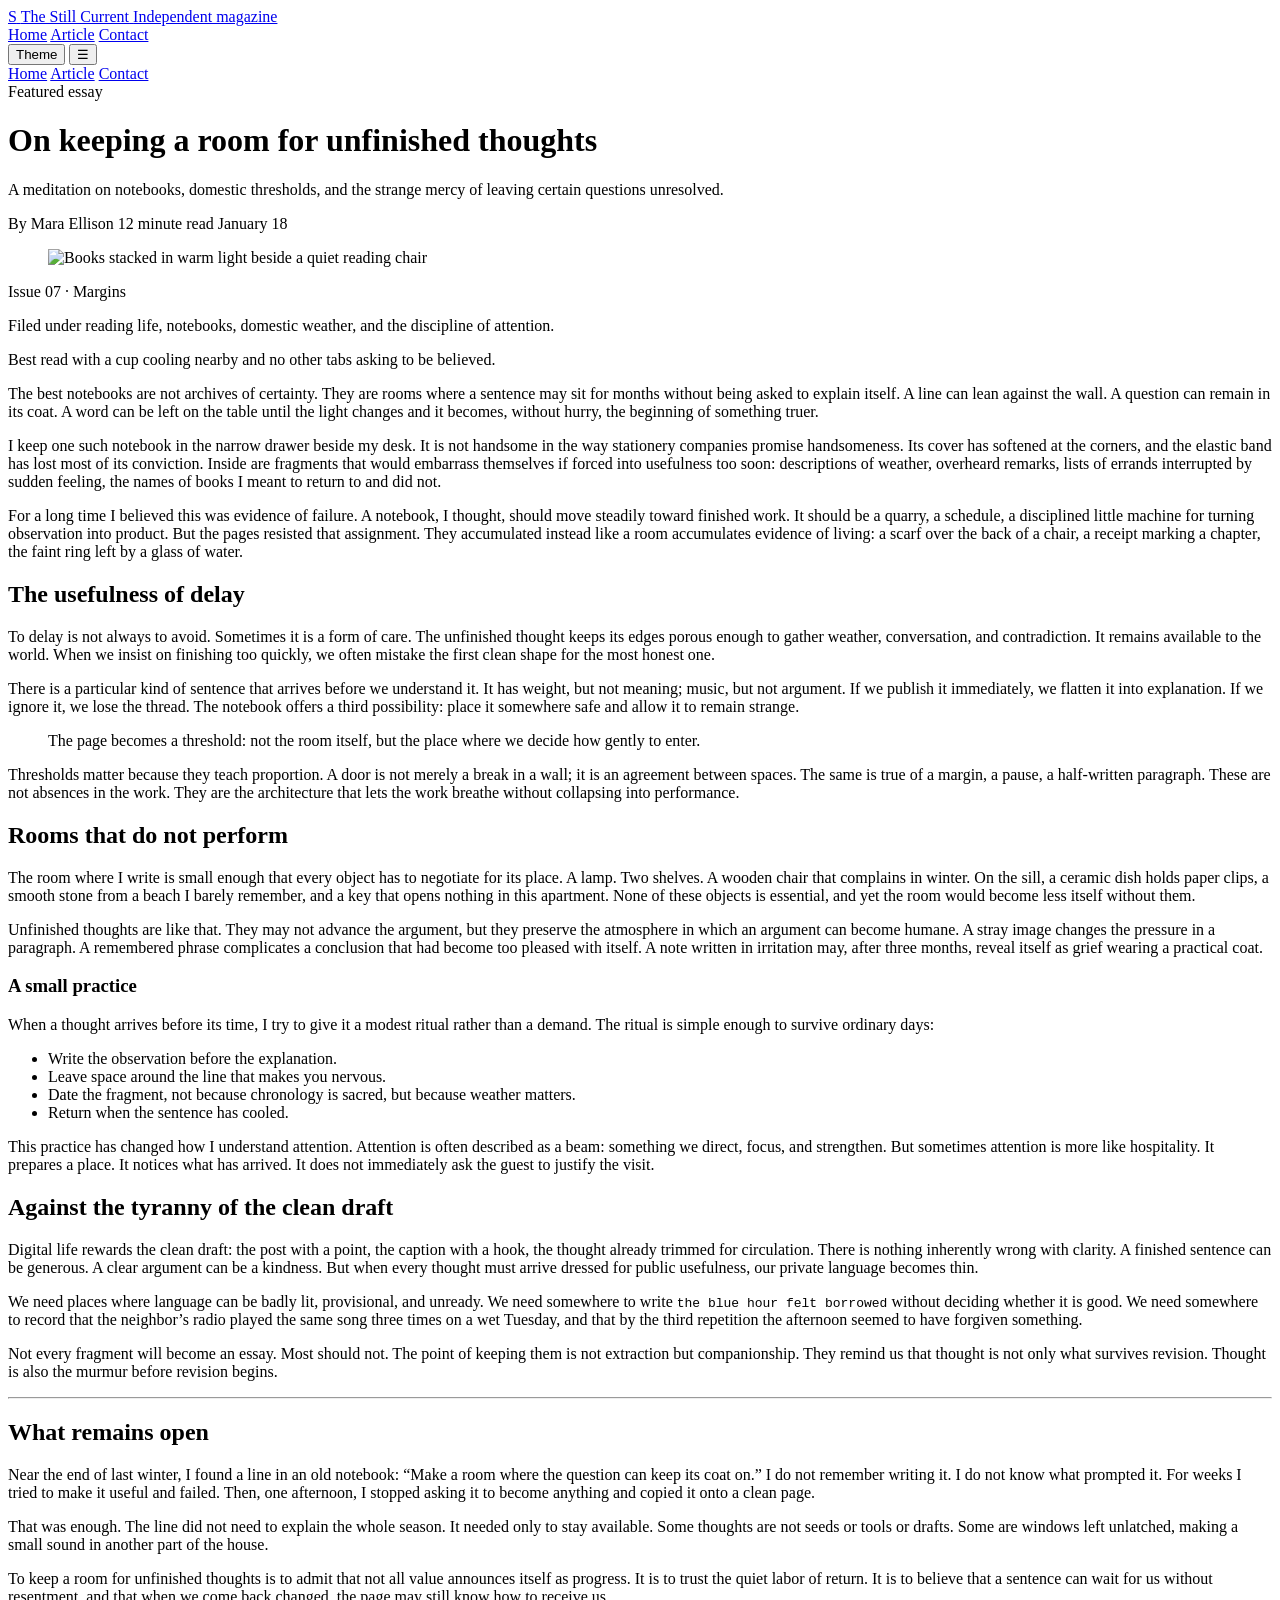
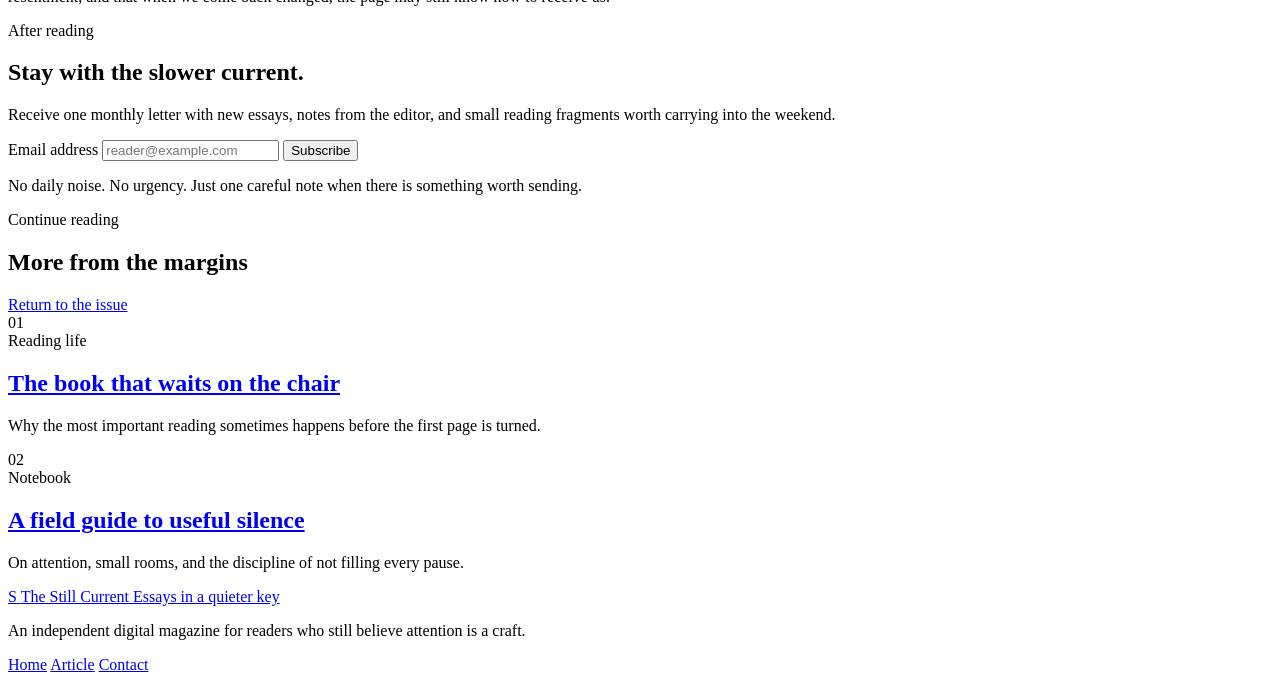
==== commit b0ba23a7: "Publish: prefix root-relative paths with /klar-site-9 for GitHub Pages" ====
--- a/article.html
+++ b/article.html
@@ -1,11 +1,9 @@
-<!DOCTYPE html>
-<html lang="en">
-<head>
-  <meta charset="utf-8" />
-  <meta name="viewport" content="width=device-width, initial-scale=1" />
+<!DOCTYPE html><html lang="en"><head>
+  <meta charset="utf-8">
+  <meta name="viewport" content="width=device-width, initial-scale=1">
   <title>On keeping a room for unfinished thoughts · The Still Current</title>
-  <meta name="description" content="A long-form essay from The Still Current about notebooks, domestic thresholds, and the value of leaving some thoughts unresolved." />
-  <link rel="stylesheet" href="/style.css" />
+  <meta name="description" content="A long-form essay from The Still Current about notebooks, domestic thresholds, and the value of leaving some thoughts unresolved.">
+  <link rel="stylesheet" href="/klar-site-9/style.css">
 </head>
 <body>
   <header class="site-header">
@@ -50,7 +48,7 @@
           </div>
         </div>
         <figure class="article-hero-image">
-          <img src="https://images.unsplash.com/photo-1519682337058-a94d519337bc?auto=format&fit=crop&w=1600&q=80" alt="Books stacked in warm light beside a quiet reading chair" />
+          <img src="https://images.unsplash.com/photo-1519682337058-a94d519337bc?auto=format&amp;fit=crop&amp;w=1600&amp;q=80" alt="Books stacked in warm light beside a quiet reading chair">
         </figure>
       </div>
     </header>
@@ -109,7 +107,7 @@
 
         <p>Not every fragment will become an essay. Most should not. The point of keeping them is not extraction but companionship. They remind us that thought is not only what survives revision. Thought is also the murmur before revision begins.</p>
 
-        <hr />
+        <hr>
 
         <h2>What remains open</h2>
 
@@ -133,7 +131,7 @@
             <form class="stack" action="#" method="post">
               <label class="field">
                 <span class="label text-background">Email address</span>
-                <input class="input" type="email" name="email" placeholder="reader@example.com" required />
+                <input class="input" type="email" name="email" placeholder="reader@example.com" required="">
               </label>
               <button class="btn btn-secondary" type="submit">Subscribe</button>
               <p class="caption text-background opacity-70">No daily noise. No urgency. Just one careful note when there is something worth sending.</p>
@@ -214,5 +212,6 @@
       });
     })();
   </script>
-</body>
-</html>
+
+
+</body></html>
